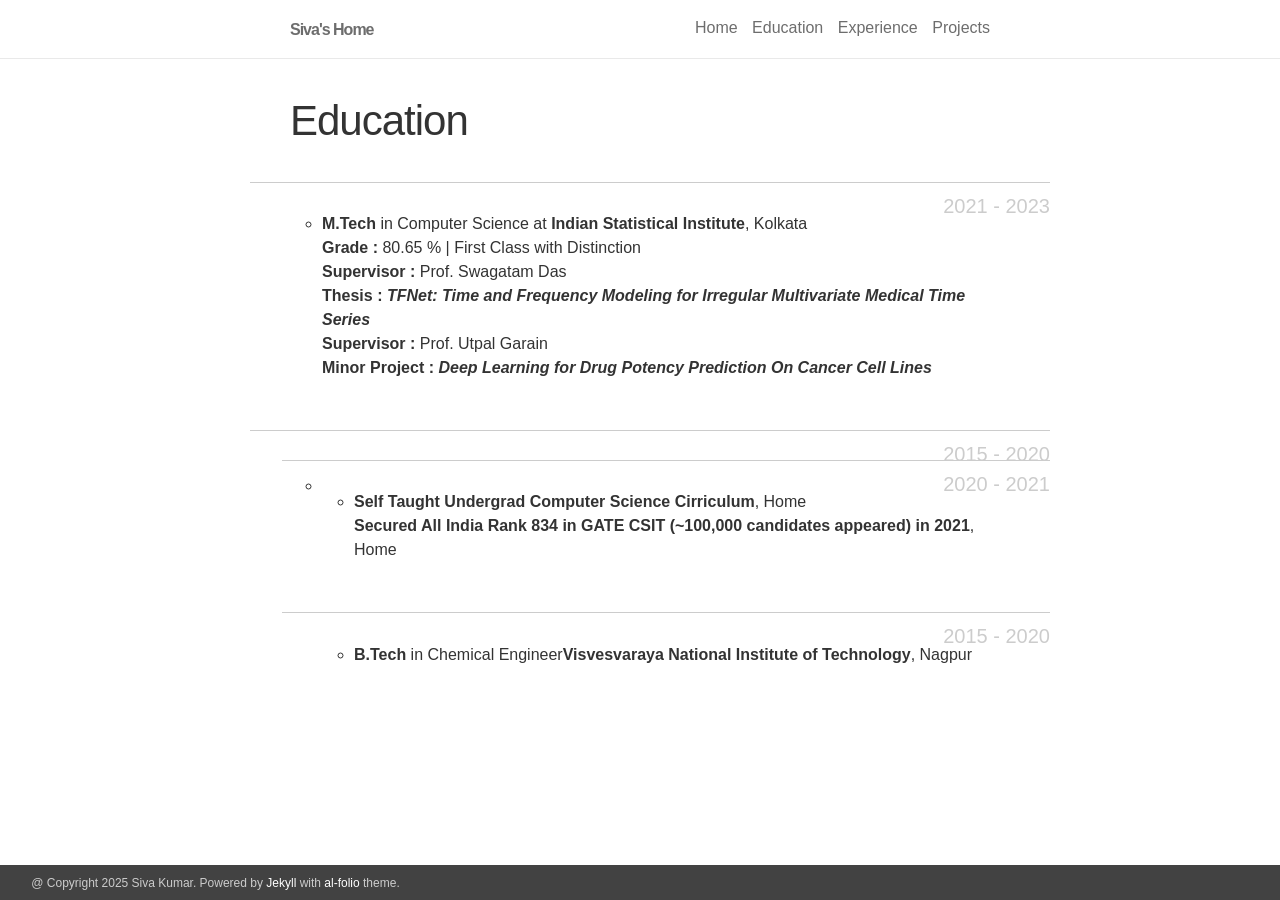
==== src/edu.html @ 536504f4 "Update edu.html" ====
<!DOCTYPE html>
<html>

  <head>
  <meta charset="utf-8">
  <meta name="viewport" content="width=device-width initial-scale=1" />
  <meta http-equiv="X-UA-Compatible" content="IE=edge">

  <title>Siva Kumar Lakkoju | Edu</title>
  <meta name="description" content="A simple, whitespace theme for academics. Based on [*folio](https://github.com/bogoli/-folio) design.
">



 <!--<link rel="shortcut icon" href="/assets/img/favicon.ico">-->

  <link rel="stylesheet" href="/src/css/main.css">
  <!--<link rel="canonical" href="/">-->
</head>


  <body>

    <header class="site-header">

  <div class="wrapper">
    <span class="site-title">

        <a class="page-link" href="../index.html"><strong>Siva's Home</strong></a>
    </span>


    <nav class="site-nav">
      <input type="checkbox" id="nav-trigger" class="nav-trigger" />
        <label for="nav-trigger">
          <span class="menu-icon">
            <svg viewBox="0 0 18 15" width="18px" height="15px">
              <path fill="#424242" d="M18,1.484c0,0.82-0.665,1.484-1.484,1.484H1.484C0.665,2.969,0,2.304,0,1.484l0,0C0,0.665,0.665,0,1.484,0 h15.031C17.335,0,18,0.665,18,1.484L18,1.484z"/>
              <path fill="#424242" d="M18,7.516C18,8.335,17.335,9,16.516,9H1.484C0.665,9,0,8.335,0,7.516l0,0c0-0.82,0.665-1.484,1.484-1.484 h15.031C17.335,6.031,18,6.696,18,7.516L18,7.516z"/>
              <path fill="#424242" d="M18,13.516C18,14.335,17.335,15,16.516,15H1.484C0.665,15,0,14.335,0,13.516l0,0 c0-0.82,0.665-1.484,1.484-1.484h15.031C17.335,12.031,18,12.696,18,13.516L18,13.516z"/>
            </svg>
          </span>
        </label>

      <div class="trigger">
        <a class="page-link" href="../index.html">Home</a>
        <a class="page-link" href="#">Education</a>
        <a class="page-link" href="experience.html">Experience</a>
        <a class="page-link" href="projects.html">Projects</a>
      </div>
    </nav>

  </div>

</header>



    <div class="page-content">
      <div class="wrapper">
        <div class="post">

  <header class="post-header">
    <h1 class="post-title">Education</h1>
    <!-- <h5 class="post-description">Publications by categories in reversed chronological order. Generated by jekyll-scholar.</h5> -->
  </header>

   <article class="post-content publications clearfix">

            <h4 class="year">2021 - 2023</h4>
            <ol class="bibliography"><li>
            <div id="mtech">
                <span><b>M.Tech</b>  in Computer Science at <b>Indian Statistical Institute</b>, Kolkata</span>
                <span><b>Grade :</b> 80.65 % | First Class with Distinction</span>
                <span><b>Supervisor :</b>  Prof. Swagatam Das</span>
                <span><b>Thesis : <em>TFNet: Time and Frequency Modeling for Irregular Multivariate Medical Time Series</em></b></span>
                <span><b>Supervisor :</b>  Prof. Utpal Garain</span>
                <span><b>Minor Project : <em>Deep Learning for Drug Potency Prediction On Cancer Cell Lines</em></b></span>
            </div>
            </li></ol>
            <h4 class="year">2015 - 2020</h4>
            <ol class="bibliography"><li>

            <h4 class="year">2020 - 2021</h4>
            <ol class="bibliography"><li>
            <div id="mtech">
                <span><b>Self Taught Undergrad Computer Science Cirriculum</b>, Home</span>
                <span><b>Secured All India Rank 834 in GATE CSIT (~100,000 candidates appeared) in 2021</b>, Home</span>
            </div>
            </li></ol>
            
            <h4 class="year">2015 - 2020</h4>
            <ol class="bibliography"><li>

            <div id="btech">
                <span><b>B.Tech</b> in Chemical Engineer<b>Visvesvaraya National Institute of Technology</b>, Nagpur</span>
            </div>
            </li></ol>

  </article>

</div>

      </div>
    </div>

  <footer>
        <tfoot align="center">
        <a href="https://clustrmaps.com/site/1bidq" title="Visit tracker"><img src="//www.clustrmaps.com/map_v2.png?d=INowEJFFw80_haaM45UlFC2Wib1YCxnVpH-8ZxPx_0Y&cl=ffffff" width="20" height="10"></a>
        @ Copyright 2025 Siva Kumar.
        Powered by <a href="http://jekyllrb.com/" target="_blank">Jekyll</a> with <a href="https://github.com/alshedivat/al-folio">al-folio</a> theme.
    </tfoot>
    </footer>


    <!-- Load jQuery -->
<script src="//code.jquery.com/jquery-1.12.4.min.js"></script>

<!-- Load Common JS -->
<script src="/assets/js/common.js"></script>


<!-- Load KaTeX -->
<link rel="stylesheet" href="//cdnjs.cloudflare.com/ajax/libs/KaTeX/0.9.0/katex.min.css">
<script src="//cdnjs.cloudflare.com/ajax/libs/KaTeX/0.9.0/katex.min.js"></script>
<script src="http://localhost:4000/al-folio/assets/js/katex.js"></script>




<!-- Include custom icon fonts -->
<link rel="stylesheet" href="https://stackpath.bootstrapcdn.com/font-awesome/4.7.0/css/font-awesome.min.css">
<link rel="stylesheet" href="https://cdnjs.cloudflare.com/ajax/libs/academicons/1.8.6/css/academicons.min.css">
<link rel="stylesheet"
  href="https://fonts.googleapis.com/css?family=Inconsolata">



  </body>

</html>
---- src/css/main.css ----
@charset "UTF-8";
/******************************************************************************/
/******************************************************************************/
/* portfolio tinkering */
/* add on-palm to be consistent with other jekyll theme media queries */
@media screen and (min-width: 32em) { html { font-size: 16px; }
  h1, .h1 { font-size: 2.998rem; }
  .site-header { text-align: left; }
  .site-nav { margin-top: 0; }
  .site-header a { font-size: 1rem; }
  .site-header .site-title { font-size: 1.25rem; float: left; }
  .site-header .site-nav { float: right; }
  blockquote { margin-left: 2rem; padding: 2rem; }
  .social-icons-left { text-align: left; }
  .social-icons-right { text-align: right; } }
@media screen and (min-width: 48em) { html { font-size: 18px; } }
@media screen and (min-width: 64em) { html { font-size: 20px; } }
@media screen and (min-width: 78em) { em img { max-width: 56rem; margin-left: -7em; } }
/*!

  BASSCSS

  Next-level CSS toolkit - basscss.com

  Made with love by Jxnblk - ©2014 Brent Jackson
  MIT License http://opensource.org/licenses/MIT

*/
/* Basscss Base Buttons */
button, .button { font-family: Helvetica, sans-serif; font-size: inherit; font-weight: normal; text-decoration: none; cursor: pointer; display: inline-block; box-sizing: border-box; line-height: 1.125rem; padding: 0.5rem 1rem; margin: 0; height: auto; border: 1px solid transparent; vertical-align: middle; -webkit-appearance: none; }

::-moz-focus-inner { border: 0; padding: 0; }

.button:hover { text-decoration: none; }

/* Basscss Base Forms */
input, select, textarea, fieldset { font-size: 1rem; margin-top: 0; margin-bottom: 0.5rem; }

input[type=text], input[type=datetime], input[type=datetime-local], input[type=email], input[type=month], input[type=number], input[type=password], input[type=search], input[type=tel], input[type=time], input[type=url], input[type=week] { box-sizing: border-box; height: 2.25rem; padding: 0.5rem 0.5rem; vertical-align: middle; -webkit-appearance: none; }

select { box-sizing: border-box; line-height: 1.75; padding: 0.5rem 0.5rem; }

select:not([multiple]) { height: 2.25rem; vertical-align: middle; }

textarea { box-sizing: border-box; line-height: 1.75; padding: 0.5rem 0.5rem; }

.fieldset-reset { padding: 0; margin-left: 0; margin-right: 0; border: 0; }

.fieldset-reset legend { padding: 0; }

body, button { margin: 0; }

button, input, select, textarea { font-family: inherit; font-size: 100%; }

img { max-width: 100%; }

svg { max-height: 100%; }

/* Basscss Base Typography */
body { font-family: Helvetica, Arial, sans-serif; line-height: 1.5; font-size: 100%; }

h1, h2, h3, h4, h5, h6 { font-family: Helvetica, sans-serif; font-weight: 900; line-height: 1.25; margin-top: 1em; margin-bottom: .5em; }

p, dl, ol, ul { font-size: 1rem; margin-top: 0; margin-bottom: 1rem; }

ol, ul { padding-left: 2rem; }

pre, code, samp { font-family: "Source Code Pro", Consolas, monospace; font-size: inherit; }

pre { margin-top: 0; margin-bottom: 1rem; overflow-x: scroll; }

hr { margin-top: 2rem; margin-bottom: 2rem; }

blockquote { margin-top: 2rem; margin-bottom: 2rem; margin-left: 0; padding-left: 1rem; padding-right: 1rem; }

blockquote, blockquote p { font-size: 1.25rem; font-style: italic; }

h1, .h1 { font-size: 2.998rem; }

h2, .h2 { font-size: 1.5rem; }

h3, .h3 { font-size: 1.25rem; }

h4, .h4 { font-size: 1rem; }

h5, .h5 { font-size: 0.875rem; }

h6, .h6 { font-size: 0.75rem; }

.list-reset { list-style: none; padding-left: 0; }

.button-blue { color: white; background-color: #B509AC; border-radius: 3px; transition-duration: .1s; transition-timing-function: ease-out; transition-property: box-shadow, background-color; }

.button-blue:hover { opacity: .875; }

.button-blue:active, .button-blue.is-active { box-shadow: inset 0 0 0 32px rgba(0, 0, 0, 0.125), inset 0 2px 3px 0 rgba(0, 0, 0, 0.25); }

.button-blue:focus { outline: none; box-shadow: 0 0 0 2px rgba(255, 255, 255, 0.5), 0 0 1px 4px rgba(38, 152, 186, 0.5); }

.button-blue:disabled, .button-blue.is-disabled { opacity: .5; }

.highlight { -webkit-text-size-adjust: none; }

.highlight .c, .highlight .cs, .highlight .cm, .highlight .cp, .highlight .c1 { color: #666; font-style: italic; }

.highlight .k, .highlight .kc, .highlight .kd, .highlight .kn, .highlight .kr, .highlight .kt, .highlight .kp { color: #00369f; }

.highlight .na, .highlight .nb, .highlight .nc, .highlight .no, .highlight .nd, .highlight .ni, .highlight .ne, .highlight .nf, .highlight .nl, .highlight .nn, .highlight .nx { color: #333; }

.highlight .mi, .highlight .il { color: #009f06; }

.highlight .s, .highlight .sb, .highlight .sc, .highlight .sd, .highlight .s2, .highlight .s3, .highlight .sh, .highlight .si, .highlight .sx, .highlight .sr, .highlight .ss, .highlight .s1 { color: #FF3636; }

.hljs-title, .hljs-id, .scss .hljs-preprocessor { color: #FF3636; font-weight: bold; }

.highlight .k { font-weight: normal; }

.highlight .nc, .highlight .no { color: #00369f; }

.highlight .o { color: #00369f; font-weight: normal; }

.highlight .nb { color: #009f06; }

.highlight .sr { color: #009f06; }

.highlight .ss { color: #B509AC; }

.hljs-built_in { color: #00369f; }

.hljs-preprocessor, .hljs-pragma, .hljs-pi, .hljs-doctype, .hljs-shebang, .hljs-cdata { color: #666; font-weight: bold; }

.hljs-deletion { background: #ffdddd; }

.hljs-addition { background: #ddffdd; }

.diff .hljs-change { background: #00369f; }

.hljs-chunk { color: #ccc; }

/* Basscss Color Base */
body { color: #333; background-color: white; }

a { color: #B509AC; text-decoration: none; }

a:hover { text-decoration: underline; }

pre, code { background-color: #eee; border-radius: 3px; }

hr { border: 0; border-bottom-style: solid; border-bottom-width: 1px; border-bottom-color: #ccc; }

/* Basscss Colors */
.dark-gray { color: #333; }

.white { color: white; }

.blue { color: #2698BA; }

.mid-gray { color: #666; }

.light-gray { color: #ccc; }

.lighter-gray { color: #eee; }

.red { color: #FF3636; }

.green { color: #00ab37; }

.yellow { color: #efcc00; }

.orange { color: #F29105; }

.bg-dark-gray { background-color: #333; }

.bg-white { background-color: white; }

.bg-blue { background-color: #2698BA; }

.bg-mid-gray { background-color: #666; }

.bg-light-gray { background-color: #ccc; }

.bg-lighter-gray { background-color: #eee; }

.bg-red { background-color: #FF3636; }

.bg-green { background-color: #00ab37; }

.bg-yellow { background-color: #efcc00; }

.bg-orange { background-color: #F29105; }

.bg-darken-1 { background-color: rgba(0, 0, 0, 0.0625); }

.bg-darken-2 { background-color: rgba(0, 0, 0, 0.125); }

.bg-darken-3 { background-color: rgba(0, 0, 0, 0.25); }

.bg-darken-4 { background-color: rgba(0, 0, 0, 0.5); }

/* Basscss Utility Headings */
.h00 { font-size: 4rem; }

.h0 { font-size: 3rem; }

@media (min-width: 52em) { .h00-responsive { font-size: 8vw; }
  .h0-responsive { font-size: 6vw; }
  .h1-responsive { font-size: 4vw; } }
@media (min-width: 96em) { .h00-responsive { font-size: 7.68rem; }
  .h0-responsive { font-size: 5.76rem; }
  .h1-responsive { font-size: 3.84rem; } }
/* Basscss Utility Typography */
.bold { font-weight: bold; }

.regular { font-weight: normal; }

.italic { font-style: italic; }

.caps { text-transform: uppercase; letter-spacing: .2em; }

.left-align { text-align: left; }

.center { text-align: center; }

.right-align { text-align: right; }

.justify { text-align: justify; }

.nowrap { white-space: nowrap; }

/* Basscss Utility White Space */
.m0 { margin: 0; }

.mt0 { margin-top: 0; }

.mr0 { margin-right: 0; }

.mb0 { margin-bottom: 0; }

.ml0 { margin-left: 0; }

.m1 { margin: 0.5rem; }

.mt1 { margin-top: 0.5rem; }

.mr1 { margin-right: 0.5rem; }

.mb1 { margin-bottom: 0.5rem; }

.ml1 { margin-left: 0.5rem; }

.m2 { margin: 1rem; }

.mt2 { margin-top: 1rem; }

.mr2 { margin-right: 1rem; }

.mb2 { margin-bottom: 1rem; }

.ml2 { margin-left: 1rem; }

.m3 { margin: 2rem; }

.mt3 { margin-top: 2rem; }

.mr3 { margin-right: 2rem; }

.mb3 { margin-bottom: 2rem; }

.ml3 { margin-left: 2rem; }

.m4 { margin: 4rem; }

.mt4 { margin-top: 4rem; }

.mr4 { margin-right: 4rem; }

.mb4 { margin-bottom: 4rem; }

.ml4 { margin-left: 4rem; }

.mxn1 { margin-left: -0.5rem; margin-right: -0.5rem; }

.mxn2 { margin-left: -1rem; margin-right: -1rem; }

.mxn3 { margin-left: -2rem; margin-right: -2rem; }

.mxn4 { margin-left: -4rem; margin-right: -4rem; }

.mx-auto { margin-left: auto; margin-right: auto; }

.p1 { padding: 0.5rem; }

.py1 { padding-top: 0.5rem; padding-bottom: 0.5rem; }

.px1 { padding-left: 0.5rem; padding-right: 0.5rem; }

.p2 { padding: 1rem; }

.py2 { padding-top: 1rem; padding-bottom: 1rem; }

.px2 { padding-left: 1rem; padding-right: 1rem; }

.p3 { padding: 2rem; }

.py3 { padding-top: 2rem; padding-bottom: 2rem; }

.px3 { padding-left: 2rem; padding-right: 2rem; }

.p4 { padding: 4rem; }

.py4 { padding-top: 4rem; padding-bottom: 4rem; }

.px4 { padding-left: 4rem; padding-right: 4rem; }

html, body { height: auto; min-height: 100%; }

img { max-width: none; }

em img { max-width: 100%; margin-left: 0; }

body { box-sizing: border-box; -moz-box-sizing: border-box; -webkit-box-sizing: border-box; }

.wrapper { max-width: -webkit-calc(800px - (50px * 2)); max-width: calc(800px - (50px * 2)); margin-right: auto; margin-left: auto; padding-right: 50px; padding-left: 50px; font-weight: 200;}

.clearfix:before, .wrapper:before, .clearfix:after, .wrapper:after { content: ' '; display: table; }

.clearfix:after, .wrapper:after { clear: both; }

.left { float: left; }

.right { float: right; }

.site-header { border-bottom: 1px solid #e8e8e8; background-color: #fff; opacity: 0.95; position: fixed; left: 0px; top: 0px; width: 100%; z-index: 50; }

.site-title { font-size: 20px; line-height: 56px; letter-spacing: -1px; margin-bottom: 0; }

.site-nav { float: right; line-height: 56px; }
.site-nav .nav-trigger { display: none; }
.site-nav .menu-icon { display: none; }
.site-nav .page-link { line-height: 1.5; }
.site-nav .page-link:not(:first-child) { margin-left: 10px; }
@media screen and (max-width: 600px) { .site-nav { position: absolute; top: 9px; right: 25px; background-color: white; border: 1px solid #e8e8e8; border-radius: 5px; text-align: right; }
  .site-nav label[for="nav-trigger"] { display: block; float: right; width: 36px; height: 36px; z-index: 2; cursor: pointer; }
  .site-nav .menu-icon { display: block; float: right; width: 36px; height: 26px; line-height: 0; padding-top: 10px; text-align: center; }
  .site-nav .menu-icon > svg path { fill: #424242; }
  .site-nav input ~ .trigger { clear: both; display: none; }
  .site-nav input:checked ~ .trigger { display: block; padding-bottom: 5px; }
  .site-nav .page-link { display: block; padding: 5px 10px; margin-left: 10px; }
  .site-nav .page-link:not(:last-child) { margin-right: 0; } }

.header-bar { border-bottom: 1px solid #ccc; font-size: 20px; display: block; opacity: 0.75; width: 100%; text-align: center; padding-top: 25px; padding-bottom: 4rem; line-height: 3em; z-index: 25; }
.header-bar h1 { color: #B509AC; font-size: 75px; }
.header-bar h2 { font-size: 25px; }

.site { display: -webkit-box; display: -webkit-flex; display: -ms-flexbox; display: flex; -webkit-box-orient: vertical; -webkit-box-direction: normal; -webkit-flex-direction: column; -ms-flex-direction: column; flex-direction: column; min-height: 100vh; }

.site-wrap { -webkit-box-flex: 1; -webkit-flex: 1; -ms-flex: 1 0 auto; flex: 1 0 auto; }

footer { background-color: #424242; border-top: thin solid #424242; color: #ccc; font-size: 0.75rem; font-weight: 300; padding: 0.5rem; position: fixed; left: 0px; bottom: 0px; width: 100%; }
footer a { color: #fff; }
footer a:hover { color: #B509AC; }

.page-content { padding: 100px 0; /* VERTICAL PADDING FOR TITLE ON EVERY PAGE */ }

.page-heading { font-size: 20px; }

.contacticon { display: block; font-size: 60px; margin: 10px; }

.center { text-align: center; }

.post-header { margin-bottom: 40px; }

.post-list { margin: 0; padding: 0; list-style: none; }
.post-list > li { border-bottom: 1px solid #ccc; padding-bottom: 2rem; padding-top: 2rem; margin: 0 0 3px 0;}

.post-title { font-size: 42px; letter-spacing: -1px; line-height: 1; margin-bottom: 10px; margin-top: 0; }

.post-content h2 { font-size: 42px; }
.post-content h3 { font-size: 30px; }
.post-content h4 { font-size: 20px; }

.post-meta { color: #828282; font-size: 0.875rem; margin-bottom: 0px; }

.post-link { display: block; font-size: 42px; }

.project { box-sizing: border-box; float: left; height: 250px; padding: 10px; vertical-align: middle; width: 33.33%; }
.project .thumbnail { overflow: hidden; height: 200px; width: 100%; }
.project .thumbnail img { height: auto; position: relative; left: -25%; top: -5%; width: 500px; }
.project .thumbnail a { float: left; height: 230px; position: relative; width: 100%; }
.project .thumbnail a span { display: none; position: absolute; top: 0; left: 0; bottom: 0; right: 0; background: rgba(0, 0, 0, 0.4); color: #e8e8e8; padding: 40px; text-align: center; }
.project .thumbnail a span h1 { font-size: 1.5rem; margin: 0; }
.project .thumbnail a span p { color: #e8e8e8; }
.project .thumbnail a:hover span { display: block; }

.profile { float: right !important; }
.profile img { box-shadow: 0 0 5px #828282; width: 100%; }

.address { font-family: monospace; }
.address p { margin: 0; }

.news { border-top: 1px solid #e8e8e8; margin-top: 30px; padding-top: 20px; }
.news h2 { font-weight: bold; margin-top: 0; margin-bottom: 10px; }
.news table { border-collapse: collapse; width: 100%; }
.news table .date { width: 10%; }
.news table .announcement { width: 95%; }
.news table tr { text-align: left; }
.news table td { padding: 6px 0; vertical-align: top; border: none; }

.social { border-top: 1px solid #e8e8e8; margin-top: 50px; padding-top: 20px; }

.pagination { font-size: 1rem; font-family: 'Lato', 'Helvetica Neue', Helvetica, sans-serif; font-weight: 300; text-align: center; }

.pagination a, .pagination .disabled { -webkit-transition: all 0.2s ease-in-out; -moz-transition: all 0.2s ease-in-out; transition: all 0.2s ease-in-out; background: #fafafa; border-radius: 0.1875em; border: 1px solid #f3f3f3; color: #333333; padding: 1em 1.5em; }

.pagination .disabled, .pagination .pagination-meta { opacity: 0.5; }

.pagination .pagination-meta { overflow: hidden; }

.pagination a:hover, .pagination a:focus { background: white; color: #B509AC; }

.pagination a:active { background: #f7f7f7; }

.pagination .button { font-size: 1rem; font-weight: 300; letter-spacing: 1px; }

.button-disabled { opacity: 0.55; background-color: #999; }

.button-disabled:hover, .button-disabled:active, .button-disabled:focus { cursor: not-allowed; background-color: #999; }

.publications h2 { color: #B509AC; font-size: 32px; margin-bottom: 30px; text-align: center; }

.year { border-top: 1px solid #ccc; color: #ccc; margin: 0 -3em -2.5ex -2em; padding-top: 1ex; text-align: right; }

.bibliography { margin-bottom: 50px; margin-top: 20px; list-style-type: circle; }
.bibliography li { margin: 10px 0; position: relative; }
.bibliography li span { display: block; }
.bibliography li .title { font-weight: bolder; }
.bibliography li .author a { border-bottom: 1px dashed #B509AC; }
.bibliography li .author a:hover { border-bottom-style: solid; text-decoration: none; }
.bibliography li .author > em { border-bottom: 1px solid; font-style: normal; }
.bibliography li a.abstract, .bibliography li a.bibtex { cursor: pointer; }
.bibliography li .hidden { font-size: 0.875rem; max-height: 0px; overflow: hidden; text-align: justify; -webkit-transition: 0.15s ease; -moz-transition: 0.15s ease; -ms-transition: 0.15s ease; -o-transition: 0.15s ease; transition: all 0.15s ease; }
.bibliography li .hidden p { line-height: 1.4em; margin: 10px; }
.bibliography li .hidden pre { font-size: 1em; line-height: 1.4em; padding: 10px; }
.bibliography li .hidden.open { max-height: 100em; -webkit-transition: 0.15s ease; -moz-transition: 0.15s ease; -ms-transition: 0.15s ease; -o-transition: 0.15s ease; transition: all 0.15s ease; }
.bibliography li span.abstract.hidden { border: dashed 1px white; }
.bibliography li span.abstract.hidden.open { border-color: #828282; }
.bibliography abbr { position: absolute; left: -7em; }

.star { color: #B509AC; font-style: normal; }

blockquote { border-left: 5px solid #7a7a7a; font-style: italic; margin-left: 0.5rem; padding: 0.5rem; }

blockquote footer { background-color: #fff; border-color: transparent; color: #7a7a7a; font-size: .85rem; font-style: normal; text-align: left; padding: 0; }

pre, pre code { background-color: transparent; border-radius: 0; }

pre, code { font-family: "Source Code Pro", Consolas, monospace; }

code { color: #333; font-size: 85%; padding-bottom: 0.1em; padding-left: 0.2em; padding-right: 0.2em; padding-top: 0.1em; }

pre { padding: 1.125em; line-height: 1.11; overflow-x: scroll; margin-bottom: 0.88em; background-color: #fafafa; }

.highlight .p { font-size: 1.125rem; line-height: 1; }

pre { counter-reset: line-numbering; white-space: pre; overflow-x: auto; word-break: inherit; word-wrap: inherit; }

pre a { background-image: none; }

pre a::before { content: counter(line-numbering); counter-increment: line-numbering; padding-right: 1em; /* space after numbers */ width: 25px; text-align: right; opacity: 0.7; display: inline-block; color: #ccc; margin-right: 16px; font-size: 13px; -webkit-touch-callout: none; -webkit-user-select: none; -khtml-user-select: none; -moz-user-select: none; -ms-user-select: none; user-select: none; }

pre a:first-of-type::before { padding-top: 10px; }

pre a:last-of-type::before { padding-bottom: 10px; }

pre a:only-of-type::before { padding: 10px; }

figure > img { display: block; }

figcaption { font-size: 0.875rem; }

.blankbox { background: #B509AC; }

.img_row { height: 275px; width: 100%; overflow: hidden; box-sizing: border-box; }

.col { width: 100%; height: 100%; float: left; object-fit: cover; box-sizing: border-box; padding: 5px; }

.one { width: 33.33%; }

.two { width: 66.66%; }

.three { width: 100%; }

.caption { height: 100%; color: #aaa; text-align: center; vertical-align: middle; font-size: 12px; }

.gist, .gist .highlight .p { font-size: .75rem; }

.gist .lines { width: 100%; }

a { color: #666; text-decoration: none; }
a:hover { color: #B509AC; text-decoration: none; }

article a, .news a { color: #B509AC; font-weight: 100; }
article a:hover, .news a:hover { text-decoration: underline; }

.social a { color: #666; }
.social a:hover { color: #B509AC; }

.measure { margin: 0 auto; max-width: 42rem; }

.social-icons-left, .social-icons-right { text-align: center; float: none; }

.social-icons { font-size: 1.25rem; padding: 0.5em 0 0 0; width: 100%; }

.social-icons a.fa { cursor: pointer; opacity: 0.8; padding: 0.2em; }

.social-icons a.fa:hover { opacity: 1; }

.social-icons iframe[title=Flattr] { position: relative; top: 0.1em; }

/* Table styles copied from Bootstrap Copyright (c) 2013 Twitter, Inc
*/
table { width: 100%; max-width: 100%; margin-bottom: 1.5; }
table > thead > tr > th, table > thead > tr > td, table > tbody > tr > th, table > tbody > tr > td, table > tfoot > tr > th, table > tfoot > tr > td { padding: 12px; line-height: 1.2; vertical-align: top; border-top: 1px solid #333; }
table > thead > tr > th { vertical-align: bottom; border-bottom: 2px solid #333; }
table > caption + thead > tr:first-child > th, table > caption + thead > tr:first-child > td, table > colgroup + thead > tr:first-child > th, table > colgroup + thead > tr:first-child > td, table > thead:first-child > tr:first-child > th, table > thead:first-child > tr:first-child > td { border-top: 0; }
table > tbody + tbody { border-top: 2px solid #333; }

html { font-size: 16px; }

/*body { color: #666; font-weight: 200; }*/

abbr { border-bottom: 1px black dotted; cursor: help; }

p { color: #333; line-height: 1.5; }

small, .small { font-size: 0.707rem; }

sup { position: relative; vertical-align: middle; top: -0.9ex; }

h1, h2, h3, h4, h5, h6 { font-weight: 100; }

div.equation { margin: 0.5rem 0; }

li.menu-item {margin:0 0 10px 0;}

br {line-height:22px;}
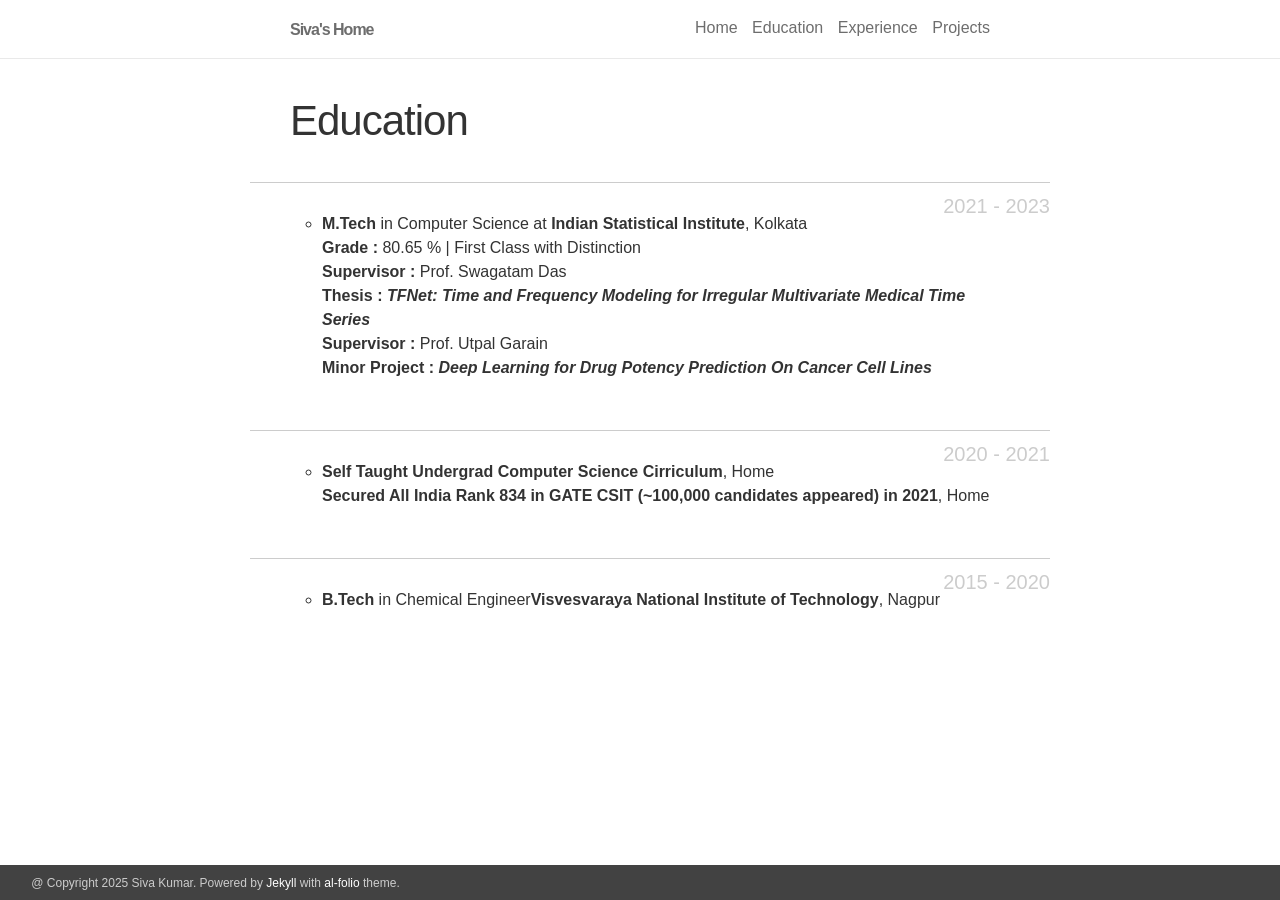
==== commit 95d9751d: "Update edu.html" ====
--- a/src/edu.html
+++ b/src/edu.html
@@ -78,9 +78,6 @@
                 <span><b>Minor Project : <em>Deep Learning for Drug Potency Prediction On Cancer Cell Lines</em></b></span>
             </div>
             </li></ol>
-            <h4 class="year">2015 - 2020</h4>
-            <ol class="bibliography"><li>
-
             <h4 class="year">2020 - 2021</h4>
             <ol class="bibliography"><li>
             <div id="mtech">
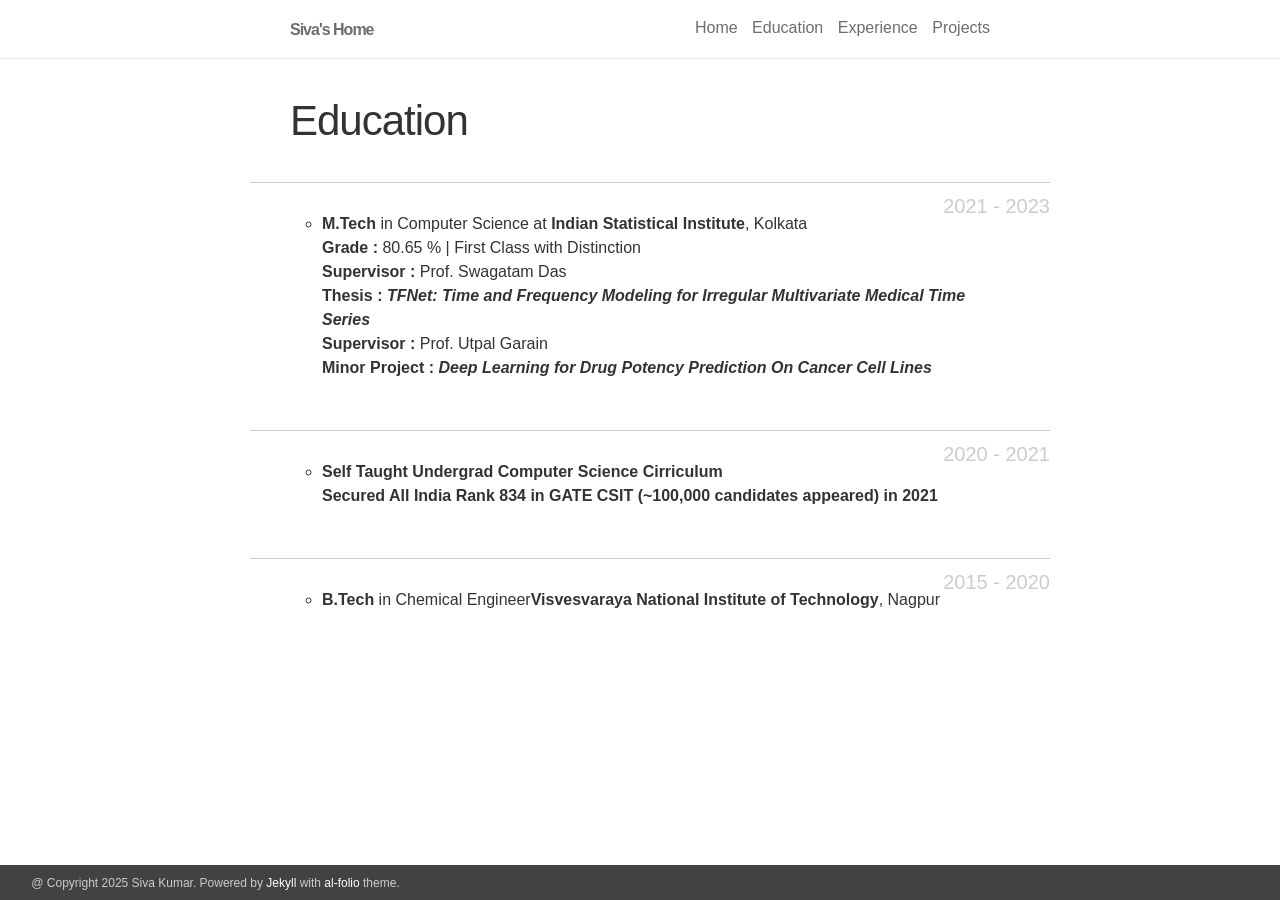
==== commit f3a93886: "Update edu.html" ====
--- a/src/edu.html
+++ b/src/edu.html
@@ -81,8 +81,8 @@
             <h4 class="year">2020 - 2021</h4>
             <ol class="bibliography"><li>
             <div id="mtech">
-                <span><b>Self Taught Undergrad Computer Science Cirriculum</b>, Home</span>
-                <span><b>Secured All India Rank 834 in GATE CSIT (~100,000 candidates appeared) in 2021</b>, Home</span>
+                <span><b>Self Taught Undergrad Computer Science Cirriculum</b></span>
+                <span><b>Secured All India Rank 834 in GATE CSIT (~100,000 candidates appeared) in 2021</b></span>
             </div>
             </li></ol>
             
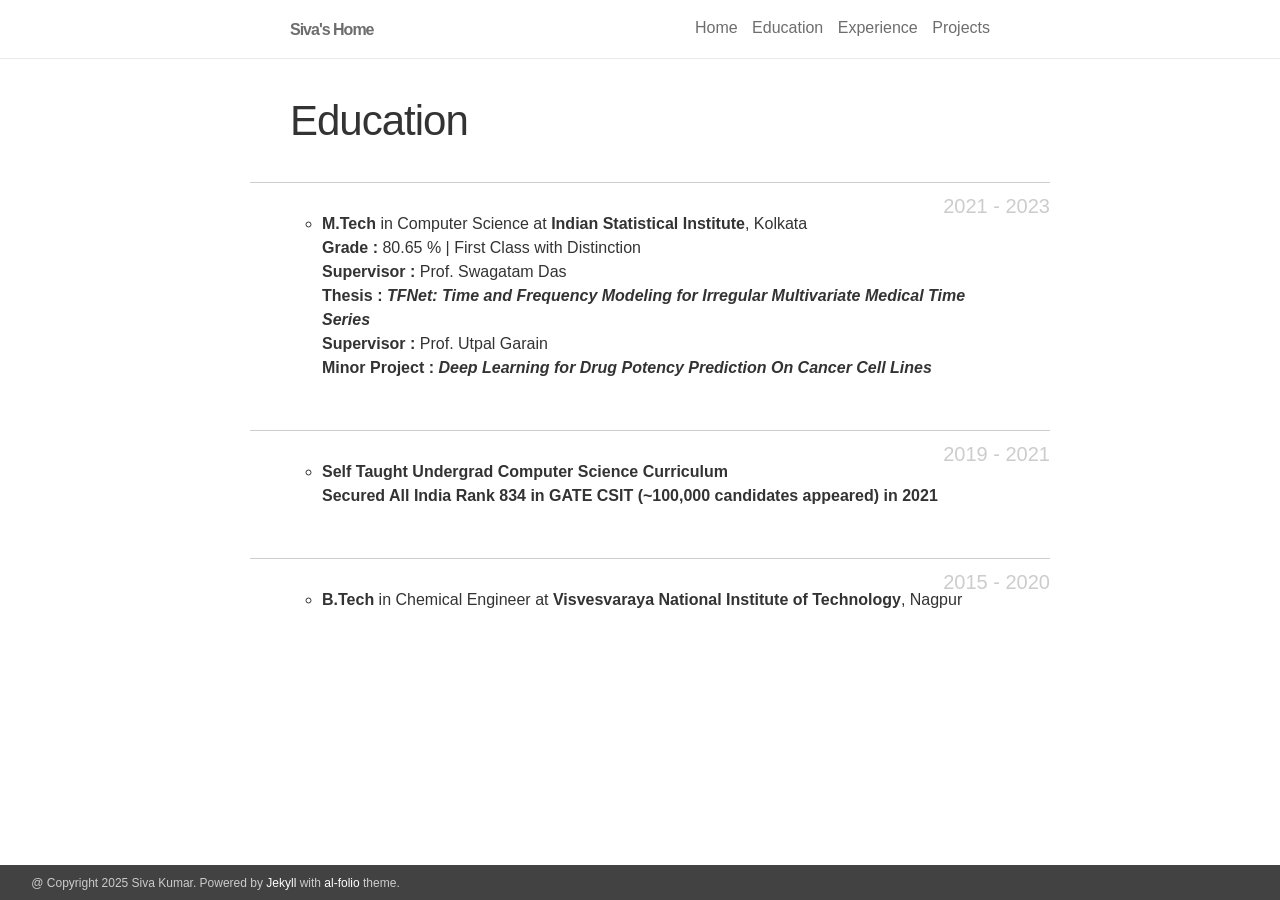
==== commit 95dfbdae: "Update edu.html" ====
--- a/src/edu.html
+++ b/src/edu.html
@@ -78,10 +78,10 @@
                 <span><b>Minor Project : <em>Deep Learning for Drug Potency Prediction On Cancer Cell Lines</em></b></span>
             </div>
             </li></ol>
-            <h4 class="year">2020 - 2021</h4>
+            <h4 class="year">2019 - 2021</h4>
             <ol class="bibliography"><li>
             <div id="mtech">
-                <span><b>Self Taught Undergrad Computer Science Cirriculum</b></span>
+                <span><b>Self Taught Undergrad Computer Science Curriculum</b></span>
                 <span><b>Secured All India Rank 834 in GATE CSIT (~100,000 candidates appeared) in 2021</b></span>
             </div>
             </li></ol>
@@ -90,7 +90,7 @@
             <ol class="bibliography"><li>
 
             <div id="btech">
-                <span><b>B.Tech</b> in Chemical Engineer<b>Visvesvaraya National Institute of Technology</b>, Nagpur</span>
+                <span><b>B.Tech</b> in Chemical Engineer at <b>Visvesvaraya National Institute of Technology</b>, Nagpur</span>
             </div>
             </li></ol>
 
--- a/src/css/main.css
+++ b/src/css/main.css
@@ -89,7 +89,7 @@
 
 .list-reset { list-style: none; padding-left: 0; }
 
-.button-blue { color: white; background-color: #B509AC; border-radius: 3px; transition-duration: .1s; transition-timing-function: ease-out; transition-property: box-shadow, background-color; }
+.button-blue { color: white; background-color: #4169E1; border-radius: 3px; transition-duration: .1s; transition-timing-function: ease-out; transition-property: box-shadow, background-color; }
 
 .button-blue:hover { opacity: .875; }
 
@@ -123,7 +123,7 @@
 
 .highlight .sr { color: #009f06; }
 
-.highlight .ss { color: #B509AC; }
+.highlight .ss { color: #4169E1; }
 
 .hljs-built_in { color: #00369f; }
 
@@ -140,7 +140,7 @@
 /* Basscss Color Base */
 body { color: #333; background-color: white; }
 
-a { color: #B509AC; text-decoration: none; }
+a { color: #4169E1; text-decoration: none; }
 
 a:hover { text-decoration: underline; }
 
@@ -349,7 +349,7 @@
   .site-nav .page-link:not(:last-child) { margin-right: 0; } }
 
 .header-bar { border-bottom: 1px solid #ccc; font-size: 20px; display: block; opacity: 0.75; width: 100%; text-align: center; padding-top: 25px; padding-bottom: 4rem; line-height: 3em; z-index: 25; }
-.header-bar h1 { color: #B509AC; font-size: 75px; }
+.header-bar h1 { color: #4169E1; font-size: 75px; }
 .header-bar h2 { font-size: 25px; }
 
 .site { display: -webkit-box; display: -webkit-flex; display: -ms-flexbox; display: flex; -webkit-box-orient: vertical; -webkit-box-direction: normal; -webkit-flex-direction: column; -ms-flex-direction: column; flex-direction: column; min-height: 100vh; }
@@ -358,7 +358,7 @@
 
 footer { background-color: #424242; border-top: thin solid #424242; color: #ccc; font-size: 0.75rem; font-weight: 300; padding: 0.5rem; position: fixed; left: 0px; bottom: 0px; width: 100%; }
 footer a { color: #fff; }
-footer a:hover { color: #B509AC; }
+footer a:hover { color: #4169E1; }
 
 .page-content { padding: 100px 0; /* VERTICAL PADDING FOR TITLE ON EVERY PAGE */ }
 
@@ -416,7 +416,7 @@
 
 .pagination .pagination-meta { overflow: hidden; }
 
-.pagination a:hover, .pagination a:focus { background: white; color: #B509AC; }
+.pagination a:hover, .pagination a:focus { background: white; color: #4169E1; }
 
 .pagination a:active { background: #f7f7f7; }
 
@@ -426,7 +426,7 @@
 
 .button-disabled:hover, .button-disabled:active, .button-disabled:focus { cursor: not-allowed; background-color: #999; }
 
-.publications h2 { color: #B509AC; font-size: 32px; margin-bottom: 30px; text-align: center; }
+.publications h2 { color: #4169E1; font-size: 32px; margin-bottom: 30px; text-align: center; }
 
 .year { border-top: 1px solid #ccc; color: #ccc; margin: 0 -3em -2.5ex -2em; padding-top: 1ex; text-align: right; }
 
@@ -434,7 +434,7 @@
 .bibliography li { margin: 10px 0; position: relative; }
 .bibliography li span { display: block; }
 .bibliography li .title { font-weight: bolder; }
-.bibliography li .author a { border-bottom: 1px dashed #B509AC; }
+.bibliography li .author a { border-bottom: 1px dashed #4169E1; }
 .bibliography li .author a:hover { border-bottom-style: solid; text-decoration: none; }
 .bibliography li .author > em { border-bottom: 1px solid; font-style: normal; }
 .bibliography li a.abstract, .bibliography li a.bibtex { cursor: pointer; }
@@ -446,7 +446,7 @@
 .bibliography li span.abstract.hidden.open { border-color: #828282; }
 .bibliography abbr { position: absolute; left: -7em; }
 
-.star { color: #B509AC; font-style: normal; }
+.star { color: #4169E1; font-style: normal; }
 
 blockquote { border-left: 5px solid #7a7a7a; font-style: italic; margin-left: 0.5rem; padding: 0.5rem; }
 
@@ -478,7 +478,7 @@
 
 figcaption { font-size: 0.875rem; }
 
-.blankbox { background: #B509AC; }
+.blankbox { background: #4169E1; }
 
 .img_row { height: 275px; width: 100%; overflow: hidden; box-sizing: border-box; }
 
@@ -497,13 +497,13 @@
 .gist .lines { width: 100%; }
 
 a { color: #666; text-decoration: none; }
-a:hover { color: #B509AC; text-decoration: none; }
-
-article a, .news a { color: #B509AC; font-weight: 100; }
+a:hover { color: #20129f; text-decoration: none; }
+
+article a, .news a { color: #4169E1; font-weight: 100; }
 article a:hover, .news a:hover { text-decoration: underline; }
 
 .social a { color: #666; }
-.social a:hover { color: #B509AC; }
+.social a:hover { color: #4169E1; }
 
 .measure { margin: 0 auto; max-width: 42rem; }
 
@@ -543,4 +543,4 @@
 
 li.menu-item {margin:0 0 10px 0;}
 
-br {line-height:22px;}+br {line-height:22px;}
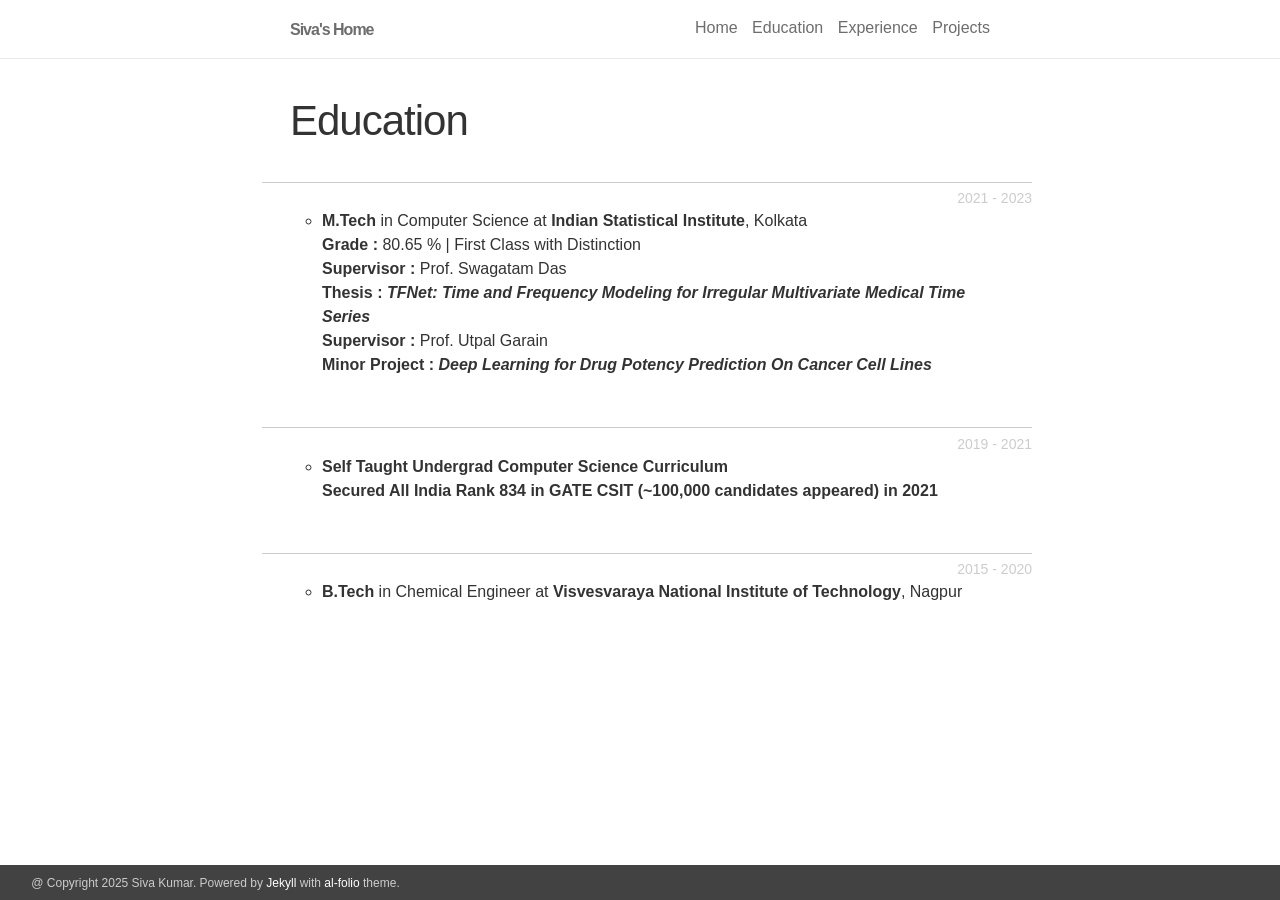
==== commit 3c3cb0f8: "Update edu.html" ====
--- a/src/edu.html
+++ b/src/edu.html
@@ -3,7 +3,7 @@
 
   <head>
   <meta charset="utf-8">
-  <meta name="viewport" content="width=device-width initial-scale=1" />
+  <meta name="viewport" content="width=device-width initial-scale=1.0" />
   <meta http-equiv="X-UA-Compatible" content="IE=edge">
 
   <title>Siva Kumar Lakkoju | Edu</title>
@@ -18,6 +18,15 @@
   <!--<link rel="canonical" href="/">-->
 </head>
 
+<!-- Google tag (gtag.js) -->
+<script async src="https://www.googletagmanager.com/gtag/js?id=G-8ZVLSCT9KT"></script>
+<script>
+  window.dataLayer = window.dataLayer || [];
+  function gtag(){dataLayer.push(arguments);}
+  gtag('js', new Date());
+
+  gtag('config', 'G-8ZVLSCT9KT');
+</script>
 
   <body>
 
@@ -67,7 +76,7 @@
 
    <article class="post-content publications clearfix">
 
-            <h4 class="year">2021 - 2023</h4>
+            <h5 class="year">2021 - 2023</h5>
             <ol class="bibliography"><li>
             <div id="mtech">
                 <span><b>M.Tech</b>  in Computer Science at <b>Indian Statistical Institute</b>, Kolkata</span>
@@ -78,7 +87,7 @@
                 <span><b>Minor Project : <em>Deep Learning for Drug Potency Prediction On Cancer Cell Lines</em></b></span>
             </div>
             </li></ol>
-            <h4 class="year">2019 - 2021</h4>
+            <h5 class="year">2019 - 2021</h5>
             <ol class="bibliography"><li>
             <div id="mtech">
                 <span><b>Self Taught Undergrad Computer Science Curriculum</b></span>
@@ -86,7 +95,7 @@
             </div>
             </li></ol>
             
-            <h4 class="year">2015 - 2020</h4>
+            <h5 class="year">2015 - 2020</h5>
             <ol class="bibliography"><li>
 
             <div id="btech">
--- a/src/css/main.css
+++ b/src/css/main.css
@@ -431,14 +431,14 @@
 .year { border-top: 1px solid #ccc; color: #ccc; margin: 0 -3em -2.5ex -2em; padding-top: 1ex; text-align: right; }
 
 .bibliography { margin-bottom: 50px; margin-top: 20px; list-style-type: circle; }
-.bibliography li { margin: 10px 0; position: relative; }
+.bibliography li { margin-width: 100%; position: relative; }
 .bibliography li span { display: block; }
 .bibliography li .title { font-weight: bolder; }
 .bibliography li .author a { border-bottom: 1px dashed #4169E1; }
 .bibliography li .author a:hover { border-bottom-style: solid; text-decoration: none; }
 .bibliography li .author > em { border-bottom: 1px solid; font-style: normal; }
 .bibliography li a.abstract, .bibliography li a.bibtex { cursor: pointer; }
-.bibliography li .hidden { font-size: 0.875rem; max-height: 0px; overflow: hidden; text-align: justify; -webkit-transition: 0.15s ease; -moz-transition: 0.15s ease; -ms-transition: 0.15s ease; -o-transition: 0.15s ease; transition: all 0.15s ease; }
+.bibliography li .hidden { font-size: 0.875rem; max-height: 0px; text-align: justify; -webkit-transition: 0.15s ease; -moz-transition: 0.15s ease; -ms-transition: 0.15s ease; -o-transition: 0.15s ease; transition: all 0.15s ease; }
 .bibliography li .hidden p { line-height: 1.4em; margin: 10px; }
 .bibliography li .hidden pre { font-size: 1em; line-height: 1.4em; padding: 10px; }
 .bibliography li .hidden.open { max-height: 100em; -webkit-transition: 0.15s ease; -moz-transition: 0.15s ease; -ms-transition: 0.15s ease; -o-transition: 0.15s ease; transition: all 0.15s ease; }
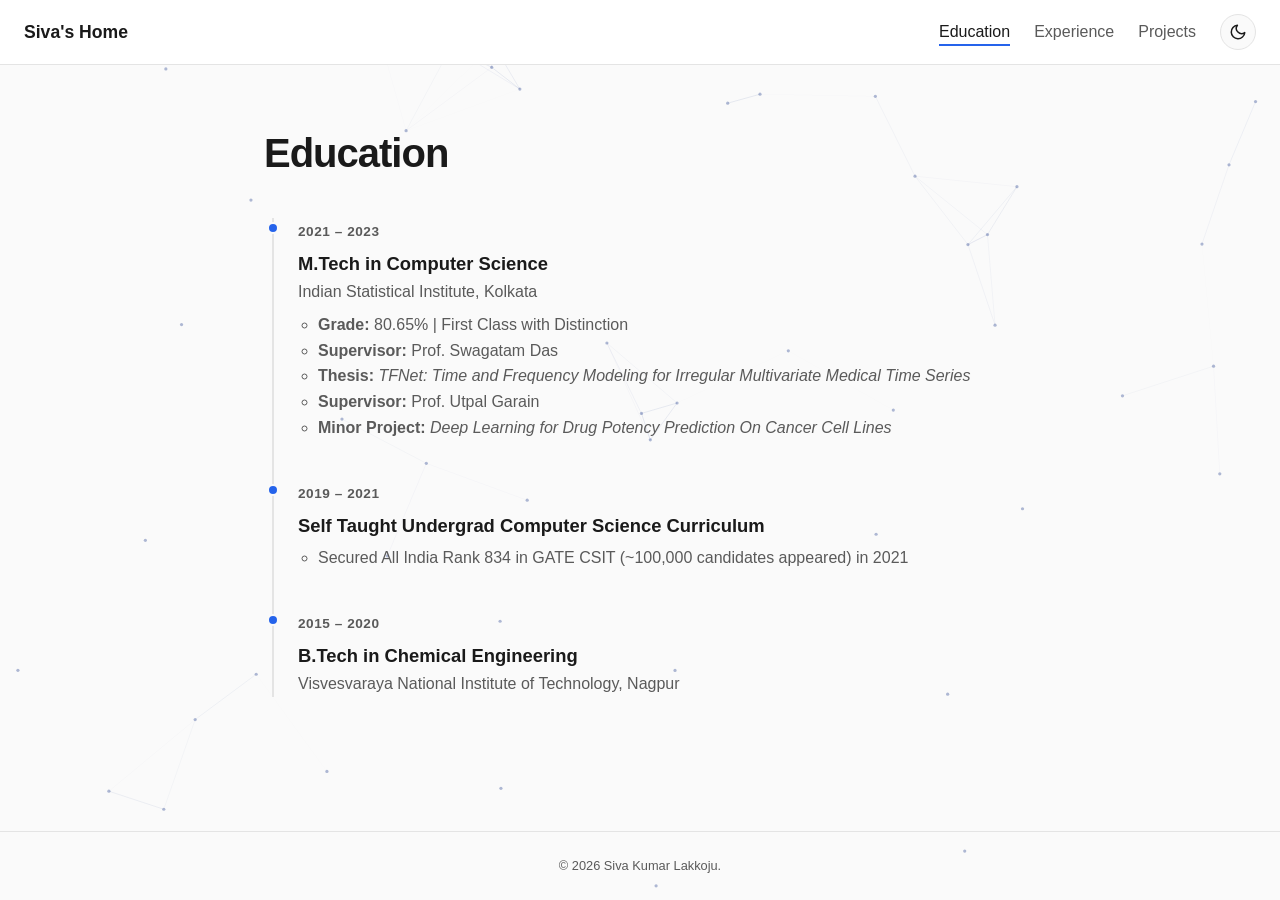
==== commit aca25955: "template update" ====
--- a/src/edu.html
+++ b/src/edu.html
@@ -1,21 +1,26 @@
 <!DOCTYPE html>
-<html>
+<html lang="en">
 
-  <head>
+<head>
   <meta charset="utf-8">
-  <meta name="viewport" content="width=device-width initial-scale=1.0" />
+  <meta name="viewport" content="width=device-width, initial-scale=1.0" />
   <meta http-equiv="X-UA-Compatible" content="IE=edge">
 
-  <title>Siva Kumar Lakkoju | Edu</title>
-  <meta name="description" content="A simple, whitespace theme for academics. Based on [*folio](https://github.com/bogoli/-folio) design.
-">
+  <title>Siva Kumar Lakkoju | Education</title>
+  <meta name="description" content="Education background of Siva Kumar Lakkoju.">
+  <link rel="icon" href="data:image/svg+xml,%3Csvg%20xmlns%3D%22http%3A//www.w3.org/2000/svg%22%20viewBox%3D%220%200%20100%20100%22%3E%3Ctext%20y%3D%22.9em%22%20font-size%3D%2280%22%3E%F0%9F%A5%B2%3C/text%3E%3C/svg%3E">
 
+  <link rel="stylesheet" href="css/tokens.css">
+  <link rel="stylesheet" href="css/base.css">
+  <link rel="stylesheet" href="css/animations.css">
 
-
- <!--<link rel="shortcut icon" href="/assets/img/favicon.ico">-->
-
-  <link rel="stylesheet" href="/src/css/main.css">
-  <!--<link rel="canonical" href="/">-->
+  <script>
+    (function () {
+      var saved = localStorage.getItem("theme-preference");
+      var theme = saved || (window.matchMedia && window.matchMedia("(prefers-color-scheme: dark)").matches ? "dark" : "light");
+      document.documentElement.setAttribute("data-theme", theme);
+    })();
+  </script>
 </head>
 
 <!-- Google tag (gtag.js) -->
@@ -30,118 +35,80 @@
 
   <body>
 
+    <canvas id="ambient-canvas"></canvas>
+
     <header class="site-header">
+      <div class="wrapper">
+        <span class="site-title"><a href="../index.html">Siva's Home</a></span>
 
-  <div class="wrapper">
-    <span class="site-title">
-
-        <a class="page-link" href="../index.html"><strong>Siva's Home</strong></a>
-    </span>
-
-
-    <nav class="site-nav">
-      <input type="checkbox" id="nav-trigger" class="nav-trigger" />
-        <label for="nav-trigger">
-          <span class="menu-icon">
-            <svg viewBox="0 0 18 15" width="18px" height="15px">
-              <path fill="#424242" d="M18,1.484c0,0.82-0.665,1.484-1.484,1.484H1.484C0.665,2.969,0,2.304,0,1.484l0,0C0,0.665,0.665,0,1.484,0 h15.031C17.335,0,18,0.665,18,1.484L18,1.484z"/>
-              <path fill="#424242" d="M18,7.516C18,8.335,17.335,9,16.516,9H1.484C0.665,9,0,8.335,0,7.516l0,0c0-0.82,0.665-1.484,1.484-1.484 h15.031C17.335,6.031,18,6.696,18,7.516L18,7.516z"/>
-              <path fill="#424242" d="M18,13.516C18,14.335,17.335,15,16.516,15H1.484C0.665,15,0,14.335,0,13.516l0,0 c0-0.82,0.665-1.484,1.484-1.484h15.031C17.335,12.031,18,12.696,18,13.516L18,13.516z"/>
+        <nav class="site-nav">
+          <ul class="nav-links">
+            <li><a class="nav-link" href="edu.html" aria-current="page">Education</a></li>
+            <li><a class="nav-link" href="experience.html">Experience</a></li>
+            <li><a class="nav-link" href="projects.html">Projects</a></li>
+          </ul>
+          <button class="theme-toggle" aria-label="Toggle dark mode">
+            <svg class="icon-sun" viewBox="0 0 24 24" fill="none" stroke="currentColor" stroke-width="2" stroke-linecap="round"><circle cx="12" cy="12" r="4"/><path d="M12 2v2M12 20v2M4.93 4.93l1.41 1.41M17.66 17.66l1.41 1.41M2 12h2M20 12h2M6.34 17.66l-1.41 1.41M19.07 4.93l-1.41 1.41"/></svg>
+            <svg class="icon-moon" viewBox="0 0 24 24" fill="none" stroke="currentColor" stroke-width="2" stroke-linecap="round" stroke-linejoin="round"><path d="M21 12.79A9 9 0 1 1 11.21 3 7 7 0 0 0 21 12.79z"/></svg>
+          </button>
+          <button class="nav-toggle" aria-label="Open navigation menu">
+            <svg viewBox="0 0 18 15">
+              <path d="M18,1.484c0,0.82-0.665,1.484-1.484,1.484H1.484C0.665,2.969,0,2.304,0,1.484l0,0C0,0.665,0.665,0,1.484,0 h15.031C17.335,0,18,0.665,18,1.484L18,1.484z"/>
+              <path d="M18,7.516C18,8.335,17.335,9,16.516,9H1.484C0.665,9,0,8.335,0,7.516l0,0c0-0.82,0.665-1.484,1.484-1.484 h15.031C17.335,6.031,18,6.696,18,7.516L18,7.516z"/>
+              <path d="M18,13.516C18,14.335,17.335,15,16.516,15H1.484C0.665,15,0,14.335,0,13.516l0,0 c0-0.82,0.665-1.484,1.484-1.484h15.031C17.335,12.031,18,12.696,18,13.516L18,13.516z"/>
             </svg>
-          </span>
-        </label>
-
-      <div class="trigger">
-        <a class="page-link" href="../index.html">Home</a>
-        <a class="page-link" href="#">Education</a>
-        <a class="page-link" href="experience.html">Experience</a>
-        <a class="page-link" href="projects.html">Projects</a>
+          </button>
+        </nav>
       </div>
-    </nav>
-
-  </div>
-
-</header>
-
-
+    </header>
 
     <div class="page-content">
       <div class="wrapper">
         <div class="post">
 
-  <header class="post-header">
-    <h1 class="post-title">Education</h1>
-    <!-- <h5 class="post-description">Publications by categories in reversed chronological order. Generated by jekyll-scholar.</h5> -->
-  </header>
+          <header class="post-header reveal">
+            <h1 class="post-title">Education</h1>
+          </header>
 
-   <article class="post-content publications clearfix">
+          <ol class="timeline reveal-stagger">
+            <li class="timeline-entry">
+              <span class="timeline-date">2021 &ndash; 2023</span>
+              <h3>M.Tech in Computer Science</h3>
+              <div class="org">Indian Statistical Institute, Kolkata</div>
+              <ul>
+                <li><strong>Grade:</strong> 80.65% | First Class with Distinction</li>
+                <li><strong>Supervisor:</strong> Prof. Swagatam Das</li>
+                <li><strong>Thesis:</strong> <em>TFNet: Time and Frequency Modeling for Irregular Multivariate Medical Time Series</em></li>
+                <li><strong>Supervisor:</strong> Prof. Utpal Garain</li>
+                <li><strong>Minor Project:</strong> <em>Deep Learning for Drug Potency Prediction On Cancer Cell Lines</em></li>
+              </ul>
+            </li>
+            <li class="timeline-entry">
+              <span class="timeline-date">2019 &ndash; 2021</span>
+              <h3>Self Taught Undergrad Computer Science Curriculum</h3>
+              <ul>
+                <li>Secured All India Rank 834 in GATE CSIT (~100,000 candidates appeared) in 2021</li>
+              </ul>
+            </li>
+            <li class="timeline-entry">
+              <span class="timeline-date">2015 &ndash; 2020</span>
+              <h3>B.Tech in Chemical Engineering</h3>
+              <div class="org">Visvesvaraya National Institute of Technology, Nagpur</div>
+            </li>
+          </ol>
 
-            <h5 class="year">2021 - 2023</h5>
-            <ol class="bibliography"><li>
-            <div id="mtech">
-                <span><b>M.Tech</b>  in Computer Science at <b>Indian Statistical Institute</b>, Kolkata</span>
-                <span><b>Grade :</b> 80.65 % | First Class with Distinction</span>
-                <span><b>Supervisor :</b>  Prof. Swagatam Das</span>
-                <span><b>Thesis : <em>TFNet: Time and Frequency Modeling for Irregular Multivariate Medical Time Series</em></b></span>
-                <span><b>Supervisor :</b>  Prof. Utpal Garain</span>
-                <span><b>Minor Project : <em>Deep Learning for Drug Potency Prediction On Cancer Cell Lines</em></b></span>
-            </div>
-            </li></ol>
-            <h5 class="year">2019 - 2021</h5>
-            <ol class="bibliography"><li>
-            <div id="mtech">
-                <span><b>Self Taught Undergrad Computer Science Curriculum</b></span>
-                <span><b>Secured All India Rank 834 in GATE CSIT (~100,000 candidates appeared) in 2021</b></span>
-            </div>
-            </li></ol>
-            
-            <h5 class="year">2015 - 2020</h5>
-            <ol class="bibliography"><li>
-
-            <div id="btech">
-                <span><b>B.Tech</b> in Chemical Engineer at <b>Visvesvaraya National Institute of Technology</b>, Nagpur</span>
-            </div>
-            </li></ol>
-
-  </article>
-
-</div>
-
+        </div>
       </div>
     </div>
 
-  <footer>
-        <tfoot align="center">
-        <a href="https://clustrmaps.com/site/1bidq" title="Visit tracker"><img src="//www.clustrmaps.com/map_v2.png?d=INowEJFFw80_haaM45UlFC2Wib1YCxnVpH-8ZxPx_0Y&cl=ffffff" width="20" height="10"></a>
-        @ Copyright 2025 Siva Kumar.
-        Powered by <a href="http://jekyllrb.com/" target="_blank">Jekyll</a> with <a href="https://github.com/alshedivat/al-folio">al-folio</a> theme.
-    </tfoot>
+    <footer class="site-footer">
+      © 2026 Siva Kumar Lakkoju.
     </footer>
 
-
-    <!-- Load jQuery -->
-<script src="//code.jquery.com/jquery-1.12.4.min.js"></script>
-
-<!-- Load Common JS -->
-<script src="/assets/js/common.js"></script>
-
-
-<!-- Load KaTeX -->
-<link rel="stylesheet" href="//cdnjs.cloudflare.com/ajax/libs/KaTeX/0.9.0/katex.min.css">
-<script src="//cdnjs.cloudflare.com/ajax/libs/KaTeX/0.9.0/katex.min.js"></script>
-<script src="http://localhost:4000/al-folio/assets/js/katex.js"></script>
-
-
-
-
-<!-- Include custom icon fonts -->
-<link rel="stylesheet" href="https://stackpath.bootstrapcdn.com/font-awesome/4.7.0/css/font-awesome.min.css">
-<link rel="stylesheet" href="https://cdnjs.cloudflare.com/ajax/libs/academicons/1.8.6/css/academicons.min.css">
-<link rel="stylesheet"
-  href="https://fonts.googleapis.com/css?family=Inconsolata">
-
-
-
+    <script src="js/theme.js" defer></script>
+    <script src="js/reveal.js" defer></script>
+    <script src="js/ambient-network.js"></script>
+    <script src="js/subpage-effects.js"></script>
   </body>
 
 </html>
--- a/src/css/tokens.css
+++ b/src/css/tokens.css
@@ -0,0 +1,52 @@
+/* Design tokens: color, spacing, motion. Theme switches via [data-theme] on <html>. */
+
+:root[data-theme="light"] {
+  --bg: #fafafa;
+  --bg-elevated: #ffffff;
+  --text-primary: #1a1a1a;
+  --text-secondary: #5a5a5a;
+  --border: #e4e4e4;
+  --accent: #2563eb;
+  --accent-2: #38bdf8;
+  --shadow-md: 0 6px 20px rgba(0, 0, 0, 0.08);
+  /* Darker than --accent so the ambient network canvas has enough
+     contrast against the light background. */
+  --network-color: #1e3a8a;
+}
+
+:root[data-theme="dark"] {
+  --bg: #0a0f1f;
+  --bg-elevated: #121a30;
+  --text-primary: #f2f2f2;
+  --text-secondary: #a3adc4;
+  --border: #24304d;
+  --accent: #60a5fa;
+  --accent-2: #1d4ed8;
+  --shadow-md: 0 6px 24px rgba(0, 0, 0, 0.45);
+  --network-color: #60a5fa;
+}
+
+:root {
+  --font-body: -apple-system, BlinkMacSystemFont, "Segoe UI", Helvetica, Arial, sans-serif;
+
+  --space-1: 0.5rem;
+  --space-2: 1rem;
+  --space-3: 1.5rem;
+  --space-4: 2.5rem;
+  --space-5: 4rem;
+
+  --radius-md: 12px;
+
+  --max-width: 800px;
+
+  --ease-out: cubic-bezier(0.16, 1, 0.3, 1);
+  --duration-fast: 200ms;
+  --duration-base: 500ms;
+}
+
+@media (prefers-reduced-motion: reduce) {
+  :root {
+    --duration-fast: 1ms;
+    --duration-base: 1ms;
+  }
+}
--- a/src/css/base.css
+++ b/src/css/base.css
@@ -0,0 +1,257 @@
+/* Reset, typography, layout, header/nav/footer. Requires tokens.css to be loaded first. */
+
+*, *::before, *::after { box-sizing: border-box; }
+
+html { font-size: 16px; scroll-behavior: smooth; background: var(--bg); transition: background var(--duration-fast) var(--ease-out); }
+@media (prefers-reduced-motion: reduce) { html { scroll-behavior: auto; } }
+
+body {
+  margin: 0;
+  display: flex;
+  flex-direction: column;
+  min-height: 100vh;
+  font-family: var(--font-body);
+  font-size: 1rem;
+  line-height: 1.6;
+  color: var(--text-primary);
+  transition: color var(--duration-fast) var(--ease-out);
+}
+
+img { max-width: 100%; display: block; }
+
+a { color: var(--accent); text-decoration: none; }
+a:hover { text-decoration: underline; }
+
+h1, h2, h3, h4, h5, h6 { font-weight: 700; line-height: 1.25; margin: 0 0 var(--space-2); }
+p { margin: 0 0 var(--space-2); color: var(--text-primary); }
+
+.wrapper { max-width: var(--max-width); margin: 0 auto; padding: 0 var(--space-3); }
+
+/* Header / nav */
+.site-header {
+  position: fixed;
+  top: 0; left: 0;
+  width: 100%;
+  z-index: 50;
+  background: var(--bg-elevated);
+  border-bottom: 1px solid var(--border);
+  backdrop-filter: blur(8px);
+}
+
+.site-header .wrapper {
+  display: flex;
+  align-items: center;
+  justify-content: space-between;
+  height: 64px;
+  max-width: 1400px;
+}
+
+.site-title { font-size: 1.1rem; font-weight: 700; }
+.site-title a { color: var(--text-primary); }
+.site-title a:hover { text-decoration: none; color: var(--accent); }
+
+.site-nav { display: flex; align-items: center; gap: var(--space-3); }
+
+.nav-links { display: flex; align-items: center; gap: var(--space-3); list-style: none; margin: 0; padding: 0; }
+
+.nav-link {
+  position: relative;
+  color: var(--text-secondary);
+  font-weight: 500;
+  padding: 4px 0;
+}
+.nav-link:hover { color: var(--text-primary); text-decoration: none; }
+.nav-link::after {
+  content: "";
+  position: absolute;
+  left: 0; bottom: -2px;
+  width: 100%;
+  height: 2px;
+  background: var(--accent);
+  transform: scaleX(0);
+  transform-origin: left;
+  transition: transform var(--duration-fast) var(--ease-out);
+}
+.nav-link:hover::after,
+.nav-link[aria-current="page"]::after { transform: scaleX(1); }
+.nav-link[aria-current="page"] { color: var(--text-primary); }
+
+.nav-toggle {
+  display: none;
+  background: none;
+  border: none;
+  cursor: pointer;
+  padding: 8px;
+}
+.nav-toggle svg { width: 20px; height: 16px; display: block; }
+.nav-toggle svg path { fill: var(--text-primary); }
+
+/* Theme toggle button */
+.theme-toggle {
+  position: relative;
+  width: 36px; height: 36px;
+  border-radius: 50%;
+  border: 1px solid var(--border);
+  background: var(--bg);
+  cursor: pointer;
+  display: flex;
+  align-items: center;
+  justify-content: center;
+  transition: border-color var(--duration-fast) var(--ease-out), transform var(--duration-fast) var(--ease-out);
+}
+.theme-toggle:hover { border-color: var(--accent); transform: translateY(-1px); }
+.theme-toggle svg { width: 18px; height: 18px; position: absolute; color: var(--text-primary); }
+.theme-toggle .icon-sun,
+.theme-toggle .icon-moon {
+  transition: opacity var(--duration-base) var(--ease-out), transform var(--duration-base) var(--ease-out);
+}
+.theme-toggle .icon-sun { opacity: 0; transform: rotate(-90deg) scale(0.5); }
+.theme-toggle .icon-moon { opacity: 1; transform: rotate(0deg) scale(1); }
+:root[data-theme="dark"] .theme-toggle .icon-sun { opacity: 1; transform: rotate(0deg) scale(1); }
+:root[data-theme="dark"] .theme-toggle .icon-moon { opacity: 0; transform: rotate(90deg) scale(0.5); }
+
+@media screen and (max-width: 640px) {
+  .nav-toggle { display: block; }
+  .site-nav { position: relative; }
+  .nav-links {
+    position: absolute;
+    top: calc(100% + 12px);
+    right: 0;
+    flex-direction: column;
+    align-items: flex-start;
+    gap: var(--space-2);
+    background: var(--bg-elevated);
+    border: 1px solid var(--border);
+    border-radius: var(--radius-md);
+    padding: var(--space-2);
+    box-shadow: var(--shadow-md);
+    min-width: 160px;
+    display: none;
+  }
+  .nav-links.is-open { display: flex; }
+}
+
+/* Page content */
+.page-content { flex: 1 0 auto; padding: calc(64px + var(--space-5)) 0 var(--space-5); }
+
+.post-header { margin-bottom: var(--space-4); }
+.post-title { font-size: 2.5rem; letter-spacing: -1px; margin-bottom: var(--space-1); }
+.post-description { color: var(--text-secondary); font-weight: 400; line-height: 1.7; }
+
+/* Ambient network canvas (all pages) */
+#ambient-canvas { position: fixed; inset: 0; z-index: -1; pointer-events: none; }
+.nav-link.is-charged { color: var(--accent); text-shadow: 0 0 10px color-mix(in srgb, var(--accent) 55%, transparent); }
+
+/* Footer */
+.site-footer {
+  border-top: 1px solid var(--border);
+  color: var(--text-secondary);
+  font-size: 0.8rem;
+  padding: var(--space-3) 0;
+  text-align: center;
+}
+.site-footer a { color: var(--text-secondary); }
+.site-footer a:hover { color: var(--accent); }
+
+/* Avatar */
+.avatar-fallback {
+  width: 160px;
+  height: 160px;
+  border-radius: 50%;
+  display: flex;
+  align-items: center;
+  justify-content: center;
+  font-size: 3rem;
+  font-weight: 700;
+  color: #fff;
+  background: linear-gradient(135deg, var(--accent), var(--accent-2));
+  box-shadow: var(--shadow-md);
+}
+
+/* Social links */
+.social-links { display: flex; gap: var(--space-2); align-items: center; }
+.social-links a {
+  display: inline-flex;
+  align-items: center;
+  justify-content: center;
+  width: 38px; height: 38px;
+  border-radius: 50%;
+  border: 1px solid var(--border);
+  color: var(--text-secondary);
+  transition: color var(--duration-fast) var(--ease-out), border-color var(--duration-fast) var(--ease-out), transform var(--duration-fast) var(--ease-out);
+}
+.social-links a:hover { color: var(--accent); border-color: var(--accent); transform: translateY(-2px); text-decoration: none; }
+.social-links svg { width: 18px; height: 18px; }
+
+/* Timeline (Education / Experience) */
+.timeline { list-style: none; margin: 0; padding: 0; }
+.timeline-entry {
+  border-left: 2px solid var(--border);
+  padding: 0 0 var(--space-4) var(--space-3);
+  margin-left: var(--space-1);
+  position: relative;
+}
+.timeline-entry::before {
+  content: "";
+  position: absolute;
+  left: -7px; top: 4px;
+  width: 12px; height: 12px;
+  border-radius: 50%;
+  background: var(--accent);
+  border: 2px solid var(--bg);
+}
+.timeline-entry:last-child { padding-bottom: 0; }
+.timeline-date { color: var(--text-secondary); font-size: 0.85rem; font-weight: 600; text-transform: uppercase; letter-spacing: 0.04em; }
+.timeline-entry h3 { margin-top: var(--space-1); margin-bottom: 4px; font-size: 1.15rem; }
+.timeline-entry .org { color: var(--text-secondary); font-weight: 500; margin-bottom: var(--space-1); }
+.timeline-entry ul { margin: var(--space-1) 0 0; padding-left: 1.25rem; color: var(--text-secondary); }
+
+/* Sample/placeholder badge */
+.tag-placeholder {
+  display: inline-block;
+  font-size: 0.7rem;
+  font-weight: 700;
+  text-transform: uppercase;
+  letter-spacing: 0.05em;
+  color: var(--accent);
+  background: color-mix(in srgb, var(--accent) 15%, transparent);
+  border: 1px solid color-mix(in srgb, var(--accent) 35%, transparent);
+  border-radius: 999px;
+  padding: 2px 10px;
+  margin-left: var(--space-1);
+  vertical-align: middle;
+}
+
+/* Project grid */
+.project-grid {
+  display: grid;
+  grid-template-columns: repeat(auto-fill, minmax(240px, 1fr));
+  gap: var(--space-3);
+}
+.project-card {
+  background: var(--bg-elevated);
+  border: 1px solid var(--border);
+  border-radius: var(--radius-md);
+  padding: var(--space-3);
+  display: flex;
+  flex-direction: column;
+  gap: var(--space-1);
+}
+.project-card h3 { font-size: 1.1rem; margin-bottom: 0; }
+.project-card p { color: var(--text-secondary); font-size: 0.9rem; margin-bottom: var(--space-1); }
+.tech-tags { display: flex; flex-wrap: wrap; gap: 6px; margin: var(--space-1) 0; }
+.tech-tag {
+  font-size: 0.7rem;
+  font-weight: 600;
+  color: var(--text-secondary);
+  background: var(--bg);
+  border: 1px solid var(--border);
+  border-radius: 999px;
+  padding: 2px 10px;
+}
+.project-card .project-link { font-weight: 600; margin-top: auto; }
+
+/* Bio content */
+.post-content { max-width: 68ch; }
+.post-content .bio-layout { display: flex; gap: var(--space-4); align-items: flex-start; flex-wrap: wrap; }
+.post-content .bio-text { flex: 1 1 320px; }
--- a/src/css/animations.css
+++ b/src/css/animations.css
@@ -0,0 +1,21 @@
+/* Shared animation vocabulary used by every page (light "simple" tier). */
+
+.reveal {
+  opacity: 0;
+  transform: translateY(16px);
+  transition: opacity var(--duration-base) var(--ease-out), transform var(--duration-base) var(--ease-out);
+  transition-delay: calc(var(--reveal-i, 0) * 70ms);
+}
+.reveal.is-visible { opacity: 1; transform: translateY(0); }
+
+.hover-lift { transition: transform var(--duration-fast) var(--ease-out), box-shadow var(--duration-fast) var(--ease-out); }
+.hover-lift:hover { transform: translateY(-4px); box-shadow: var(--shadow-md); }
+
+@media (hover: none) {
+  .hover-lift:hover { transform: none; box-shadow: none; }
+}
+
+@media (prefers-reduced-motion: reduce) {
+  .reveal { opacity: 1; transform: none; transition: none; }
+  .hover-lift:hover { transform: none; }
+}
